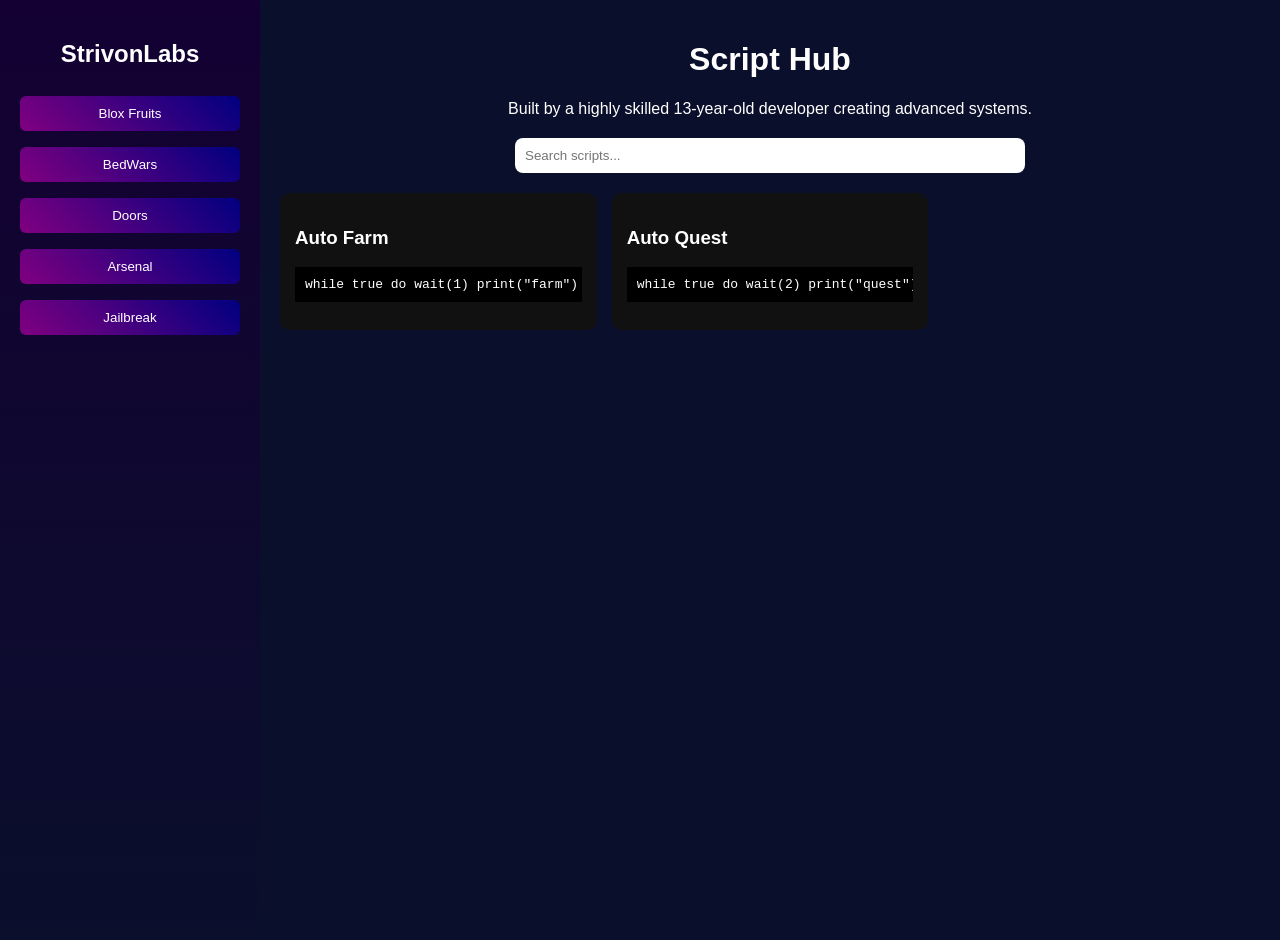
==== index.html @ 3637634e "update" ====
<!DOCTYPE html>
<html>
<head>
    <meta charset="UTF-8">
    <title>StrivonLabs</title>
    <link rel="stylesheet" href="style.css">
</head>
<body>

    <div class="sidebar">
        <h2>StrivonLabs</h2>
        <button onclick="load('blox')">Blox Fruits</button>
        <button onclick="load('bedwars')">BedWars</button>
        <button onclick="load('doors')">Doors</button>
        <button onclick="load('arsenal')">Arsenal</button>
        <button onclick="load('jailbreak')">Jailbreak</button>
    </div>

    <div class="main">
        <header>
            <h1>Script Hub</h1>
            <p>Built by a highly skilled 13-year-old developer creating advanced systems.</p>
        </header>

        <input type="text" id="search" placeholder="Search scripts..." onkeyup="searchScripts()">

        <div id="scripts" class="grid"></div>
    </div>

    <script src="script.js"></script>
</body>
</html>
---- style.css ----
body {
    margin: 0;
    font-family: Arial;
    background: #0a0f2c;
    color: white;
    display: flex;
}

.sidebar {
    width: 220px;
    background: linear-gradient(180deg, #140033, #0a0f2c);
    height: 100vh;
    padding: 20px;
}

    .sidebar h2 {
        text-align: center;
    }

    .sidebar button {
        width: 100%;
        margin: 8px 0;
        padding: 10px;
        background: linear-gradient(45deg, purple, navy);
        border: none;
        color: white;
        border-radius: 6px;
        cursor: pointer;
    }

.main {
    flex: 1;
    padding: 20px;
}

header {
    text-align: center;
}

input {
    display: block;
    margin: 20px auto;
    padding: 10px;
    width: 50%;
    border-radius: 8px;
    border: none;
}

.grid {
    display: grid;
    grid-template-columns: repeat(auto-fill, minmax(250px, 1fr));
    gap: 15px;
}

.card {
    background: #111;
    padding: 15px;
    border-radius: 10px;
    transition: 0.2s;
}

    .card:hover {
        transform: scale(1.05);
    }

pre {
    background: black;
    padding: 10px;
    overflow-x: auto;
}
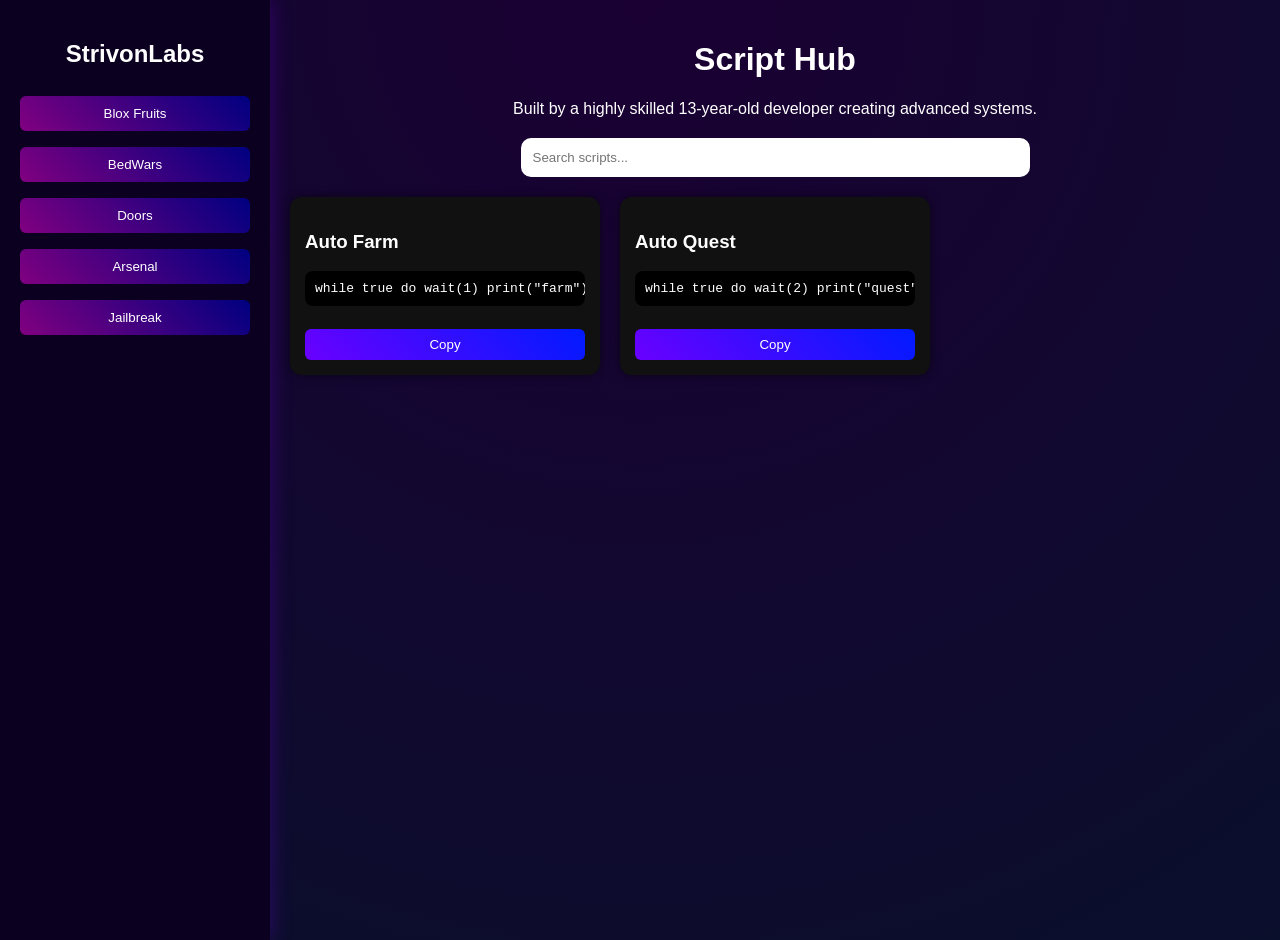
==== commit 424f3281: "update" ====
--- a/index.html
+++ b/index.html
@@ -9,11 +9,11 @@
 
     <div class="sidebar">
         <h2>StrivonLabs</h2>
-        <button onclick="load('blox')">Blox Fruits</button>
-        <button onclick="load('bedwars')">BedWars</button>
-        <button onclick="load('doors')">Doors</button>
-        <button onclick="load('arsenal')">Arsenal</button>
-        <button onclick="load('jailbreak')">Jailbreak</button>
+        <button onclick="load('blox', this)">Blox Fruits</button>
+        <button onclick="load('bedwars', this)">BedWars</button>
+        <button onclick="load('doors', this)">Doors</button>
+        <button onclick="load('arsenal', this)">Arsenal</button>
+        <button onclick="load('jailbreak', this)">Jailbreak</button>
     </div>
 
     <div class="main">
@@ -27,6 +27,8 @@
         <div id="scripts" class="grid"></div>
     </div>
 
+    <div id="toast"></div>
+
     <script src="script.js"></script>
 </body>
 </html>
--- a/style.css
+++ b/style.css
@@ -1,20 +1,22 @@
 body {
     margin: 0;
     font-family: Arial;
-    background: #0a0f2c;
+    background: radial-gradient(circle at top, #1a0033, #0a0f2c);
     color: white;
     display: flex;
 }
 
 .sidebar {
-    width: 220px;
-    background: linear-gradient(180deg, #140033, #0a0f2c);
+    width: 230px;
+    background: #0c0020;
     height: 100vh;
     padding: 20px;
+    box-shadow: 0 0 20px rgba(128,0,255,0.3);
 }
 
     .sidebar h2 {
         text-align: center;
+        margin-bottom: 20px;
     }
 
     .sidebar button {
@@ -26,7 +28,16 @@
         color: white;
         border-radius: 6px;
         cursor: pointer;
+        transition: 0.2s;
     }
+
+        .sidebar button.active {
+            box-shadow: 0 0 10px purple;
+        }
+
+        .sidebar button:hover {
+            transform: scale(1.05);
+        }
 
 .main {
     flex: 1;
@@ -40,31 +51,59 @@
 input {
     display: block;
     margin: 20px auto;
-    padding: 10px;
+    padding: 12px;
     width: 50%;
-    border-radius: 8px;
+    border-radius: 10px;
     border: none;
+    outline: none;
 }
 
 .grid {
     display: grid;
-    grid-template-columns: repeat(auto-fill, minmax(250px, 1fr));
-    gap: 15px;
+    grid-template-columns: repeat(auto-fill, minmax(260px, 1fr));
+    gap: 20px;
 }
 
 .card {
     background: #111;
     padding: 15px;
-    border-radius: 10px;
+    border-radius: 12px;
     transition: 0.2s;
+    position: relative;
+    box-shadow: 0 0 10px rgba(0,0,0,0.5);
 }
 
     .card:hover {
-        transform: scale(1.05);
+        transform: translateY(-5px) scale(1.02);
+        box-shadow: 0 0 15px purple;
     }
 
 pre {
     background: black;
     padding: 10px;
-    overflow-x: auto;
+    border-radius: 8px;
+    max-height: 120px;
+    overflow-y: auto;
 }
+
+.copy {
+    margin-top: 10px;
+    width: 100%;
+    padding: 8px;
+    border: none;
+    background: linear-gradient(45deg, #6a00ff, #001aff);
+    color: white;
+    border-radius: 6px;
+    cursor: pointer;
+}
+
+#toast {
+    position: fixed;
+    bottom: 20px;
+    right: 20px;
+    background: purple;
+    padding: 12px 20px;
+    border-radius: 8px;
+    opacity: 0;
+    transition: 0.3s;
+}
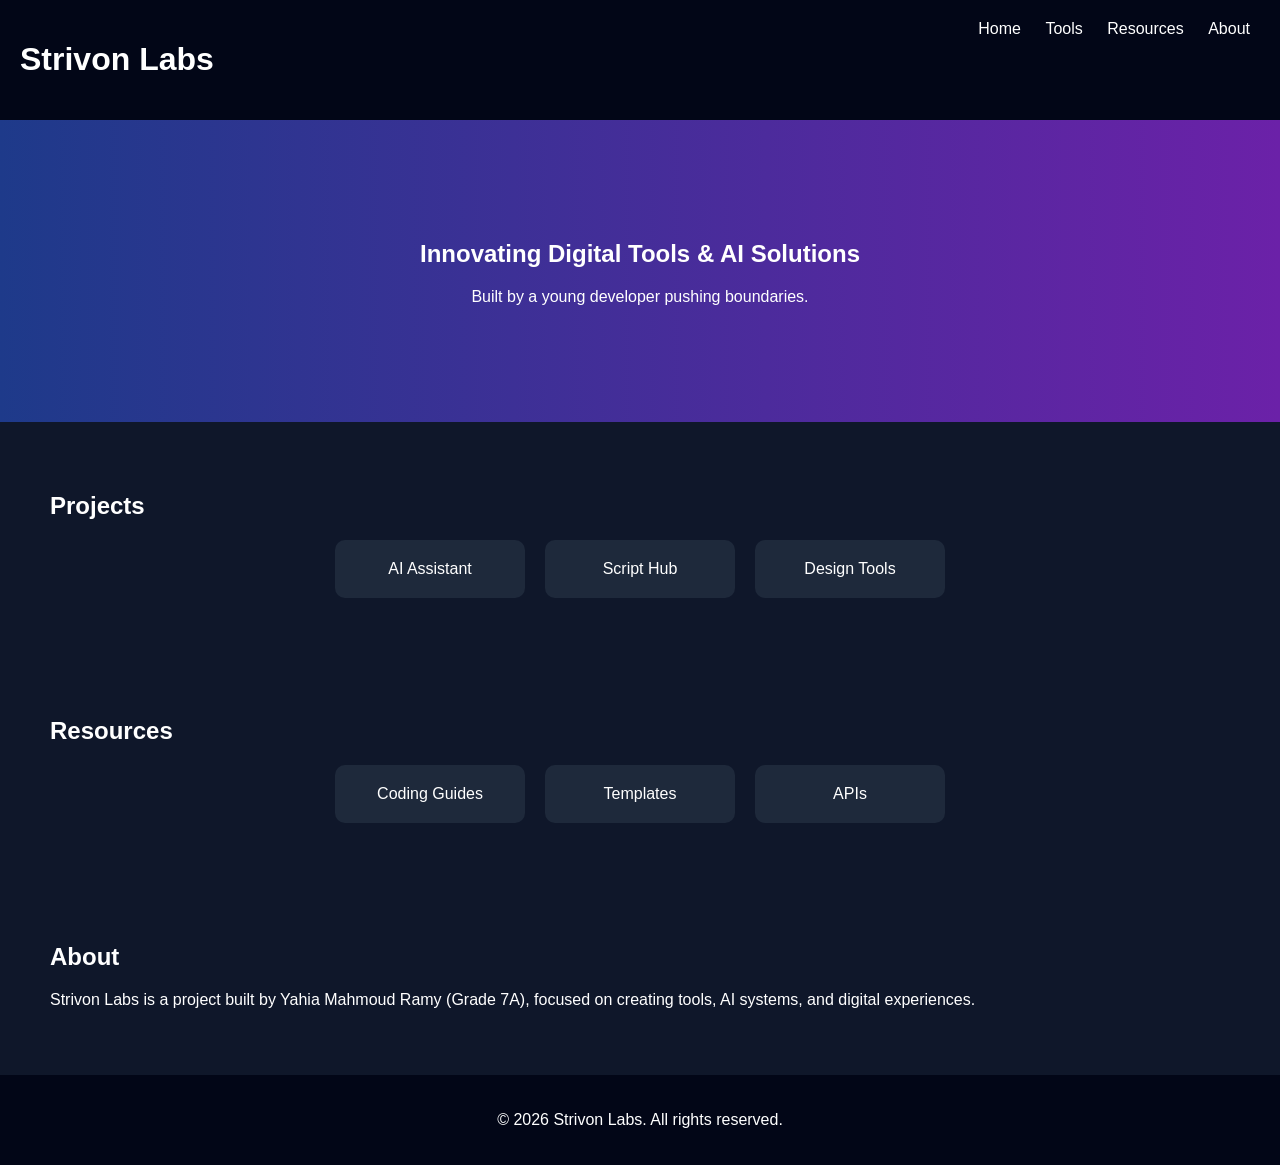
==== commit 523ca7da: "v2 professional upgrade" ====
--- a/index.html
+++ b/index.html
@@ -1,34 +1,56 @@
 <!DOCTYPE html>
-<html>
+<html lang="en">
 <head>
-    <meta charset="UTF-8">
-    <title>StrivonLabs</title>
-    <link rel="stylesheet" href="style.css">
+<meta charset="UTF-8">
+<title>Strivon Labs</title>
+<link rel="stylesheet" href="style.css">
 </head>
 <body>
 
-    <div class="sidebar">
-        <h2>StrivonLabs</h2>
-        <button onclick="load('blox', this)">Blox Fruits</button>
-        <button onclick="load('bedwars', this)">BedWars</button>
-        <button onclick="load('doors', this)">Doors</button>
-        <button onclick="load('arsenal', this)">Arsenal</button>
-        <button onclick="load('jailbreak', this)">Jailbreak</button>
+<header>
+    <h1>Strivon Labs</h1>
+    <nav>
+        <a href="#">Home</a>
+        <a href="#tools">Tools</a>
+        <a href="#resources">Resources</a>
+        <a href="#about">About</a>
+    </nav>
+</header>
+
+<section class="hero">
+    <h2>Innovating Digital Tools & AI Solutions</h2>
+    <p>Built by a young developer pushing boundaries.</p>
+</section>
+
+<section id="tools">
+    <h2>Projects</h2>
+    <div class="grid">
+        <div class="card">AI Assistant</div>
+        <div class="card">Script Hub</div>
+        <div class="card">Design Tools</div>
     </div>
+</section>
 
-    <div class="main">
-        <header>
-            <h1>Script Hub</h1>
-            <p>Built by a highly skilled 13-year-old developer creating advanced systems.</p>
-        </header>
+<section id="resources">
+    <h2>Resources</h2>
+    <div class="grid">
+        <div class="card">Coding Guides</div>
+        <div class="card">Templates</div>
+        <div class="card">APIs</div>
+    </div>
+</section>
 
-        <input type="text" id="search" placeholder="Search scripts..." onkeyup="searchScripts()">
+<section id="about">
+    <h2>About</h2>
+    <p>
+        Strivon Labs is a project built by Yahia Mahmoud Ramy (Grade 7A),
+        focused on creating tools, AI systems, and digital experiences.
+    </p>
+</section>
 
-        <div id="scripts" class="grid"></div>
-    </div>
+<footer>
+    <p>© 2026 Strivon Labs. All rights reserved.</p>
+</footer>
 
-    <div id="toast"></div>
-
-    <script src="script.js"></script>
 </body>
 </html>
--- a/style.css
+++ b/style.css
@@ -1,109 +1,48 @@
 body {
     margin: 0;
     font-family: Arial;
-    background: radial-gradient(circle at top, #1a0033, #0a0f2c);
+    background: #0f172a;
     color: white;
-    display: flex;
-}
-
-.sidebar {
-    width: 230px;
-    background: #0c0020;
-    height: 100vh;
-    padding: 20px;
-    box-shadow: 0 0 20px rgba(128,0,255,0.3);
-}
-
-    .sidebar h2 {
-        text-align: center;
-        margin-bottom: 20px;
-    }
-
-    .sidebar button {
-        width: 100%;
-        margin: 8px 0;
-        padding: 10px;
-        background: linear-gradient(45deg, purple, navy);
-        border: none;
-        color: white;
-        border-radius: 6px;
-        cursor: pointer;
-        transition: 0.2s;
-    }
-
-        .sidebar button.active {
-            box-shadow: 0 0 10px purple;
-        }
-
-        .sidebar button:hover {
-            transform: scale(1.05);
-        }
-
-.main {
-    flex: 1;
-    padding: 20px;
 }
 
 header {
-    text-align: center;
+    display: flex;
+    justify-content: space-between;
+    padding: 20px;
+    background: #020617;
 }
 
-input {
-    display: block;
-    margin: 20px auto;
-    padding: 12px;
-    width: 50%;
-    border-radius: 10px;
-    border: none;
-    outline: none;
+nav a {
+    margin: 0 10px;
+    color: white;
+    text-decoration: none;
+}
+
+.hero {
+    text-align: center;
+    padding: 100px 20px;
+    background: linear-gradient(to right, #1e3a8a, #6b21a8);
+}
+
+section {
+    padding: 50px;
 }
 
 .grid {
-    display: grid;
-    grid-template-columns: repeat(auto-fill, minmax(260px, 1fr));
+    display: flex;
     gap: 20px;
+    justify-content: center;
 }
 
 .card {
-    background: #111;
-    padding: 15px;
-    border-radius: 12px;
-    transition: 0.2s;
-    position: relative;
-    box-shadow: 0 0 10px rgba(0,0,0,0.5);
+    background: #1e293b;
+    padding: 20px;
+    border-radius: 10px;
+    width: 150px;
+    text-align: center;
 }
-
-    .card:hover {
-        transform: translateY(-5px) scale(1.02);
-        box-shadow: 0 0 15px purple;
-    }
-
-pre {
-    background: black;
-    padding: 10px;
-    border-radius: 8px;
-    max-height: 120px;
-    overflow-y: auto;
-}
-
-.copy {
-    margin-top: 10px;
-    width: 100%;
-    padding: 8px;
-    border: none;
-    background: linear-gradient(45deg, #6a00ff, #001aff);
-    color: white;
-    border-radius: 6px;
-    cursor: pointer;
-}
-
-#toast {
-    position: fixed;
-    bottom: 20px;
-    right: 20px;
-    background: purple;
-    padding: 12px 20px;
-    border-radius: 8px;
-    opacity: 0;
-    transition: 0.3s;
-}
+footer {
+    text-align: center;
+    padding: 20px;
+    background: #020617;
+}
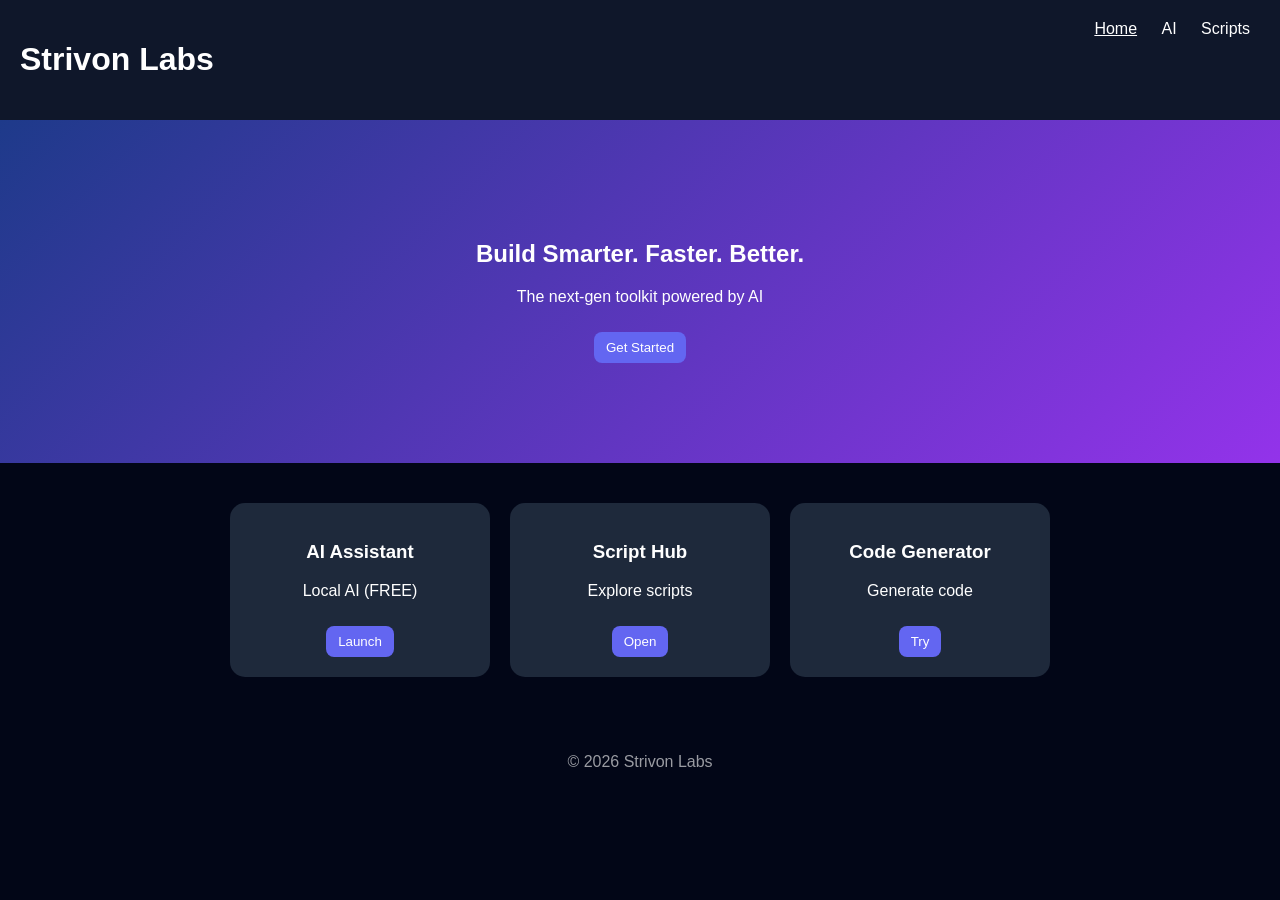
==== commit ef6d0b9e: "full rebuild" ====
--- a/index.html
+++ b/index.html
@@ -1,56 +1,55 @@
 <!DOCTYPE html>
 <html lang="en">
 <head>
-<meta charset="UTF-8">
-<title>Strivon Labs</title>
-<link rel="stylesheet" href="style.css">
+    <meta charset="UTF-8">
+    <meta name="viewport" content="width=device-width, initial-scale=1.0">
+    <title>Strivon Labs</title>
+    <link rel="stylesheet" href="style.css">
 </head>
+
 <body>
 
-<header>
-    <h1>Strivon Labs</h1>
-    <nav>
-        <a href="#">Home</a>
-        <a href="#tools">Tools</a>
-        <a href="#resources">Resources</a>
-        <a href="#about">About</a>
-    </nav>
-</header>
+    <header>
+        <h1>Strivon Labs</h1>
+        <nav>
+            <a href="#">Home</a>
+            <a onclick="goAI()">AI</a>
+            <a onclick="goScripts()">Scripts</a>
+        </nav>
+    </header>
 
-<section class="hero">
-    <h2>Innovating Digital Tools & AI Solutions</h2>
-    <p>Built by a young developer pushing boundaries.</p>
-</section>
+    <section class="hero">
+        <h2>Build Smarter. Faster. Better.</h2>
+        <p>The next-gen toolkit powered by AI</p>
+        <button onclick="goAI()">Get Started</button>
+    </section>
 
-<section id="tools">
-    <h2>Projects</h2>
-    <div class="grid">
-        <div class="card">AI Assistant</div>
-        <div class="card">Script Hub</div>
-        <div class="card">Design Tools</div>
-    </div>
-</section>
+    <section class="grid">
 
-<section id="resources">
-    <h2>Resources</h2>
-    <div class="grid">
-        <div class="card">Coding Guides</div>
-        <div class="card">Templates</div>
-        <div class="card">APIs</div>
-    </div>
-</section>
+        <div class="card">
+            <h3>AI Assistant</h3>
+            <p>Local AI (FREE)</p>
+            <button onclick="goAI()">Launch</button>
+        </div>
 
-<section id="about">
-    <h2>About</h2>
-    <p>
-        Strivon Labs is a project built by Yahia Mahmoud Ramy (Grade 7A),
-        focused on creating tools, AI systems, and digital experiences.
-    </p>
-</section>
+        <div class="card">
+            <h3>Script Hub</h3>
+            <p>Explore scripts</p>
+            <button onclick="goScripts()">Open</button>
+        </div>
 
-<footer>
-    <p>© 2026 Strivon Labs. All rights reserved.</p>
-</footer>
+        <div class="card">
+            <h3>Code Generator</h3>
+            <p>Generate code</p>
+            <button onclick="comingSoon()">Try</button>
+        </div>
 
+    </section>
+
+    <footer>
+        <p>© 2026 Strivon Labs</p>
+    </footer>
+
+    <script src="script.js"></script>
 </body>
 </html>
--- a/style.css
+++ b/style.css
@@ -1,48 +1,61 @@
 body {
     margin: 0;
     font-family: Arial;
-    background: #0f172a;
+    background: #020617;
     color: white;
 }
 
+/* HEADER */
 header {
     display: flex;
     justify-content: space-between;
     padding: 20px;
-    background: #020617;
+    background: #0f172a;
 }
 
 nav a {
     margin: 0 10px;
+    cursor: pointer;
     color: white;
-    text-decoration: none;
 }
 
+/* HERO */
 .hero {
     text-align: center;
     padding: 100px 20px;
-    background: linear-gradient(to right, #1e3a8a, #6b21a8);
+    background: linear-gradient(135deg, #1e3a8a, #9333ea);
 }
 
-section {
-    padding: 50px;
-}
-
+/* GRID */
 .grid {
     display: flex;
+    justify-content: center;
     gap: 20px;
-    justify-content: center;
+    padding: 40px;
 }
 
 .card {
     background: #1e293b;
     padding: 20px;
-    border-radius: 10px;
-    width: 150px;
+    border-radius: 15px;
+    width: 220px;
     text-align: center;
 }
+
+/* BUTTON */
+button {
+    margin-top: 10px;
+    padding: 8px 12px;
+    border: none;
+    background: #6366f1;
+    color: white;
+    border-radius: 8px;
+    cursor: pointer;
+}
+
+/* FOOTER */
 footer {
     text-align: center;
     padding: 20px;
-    background: #020617;
-}+    opacity: 0.6;
+}
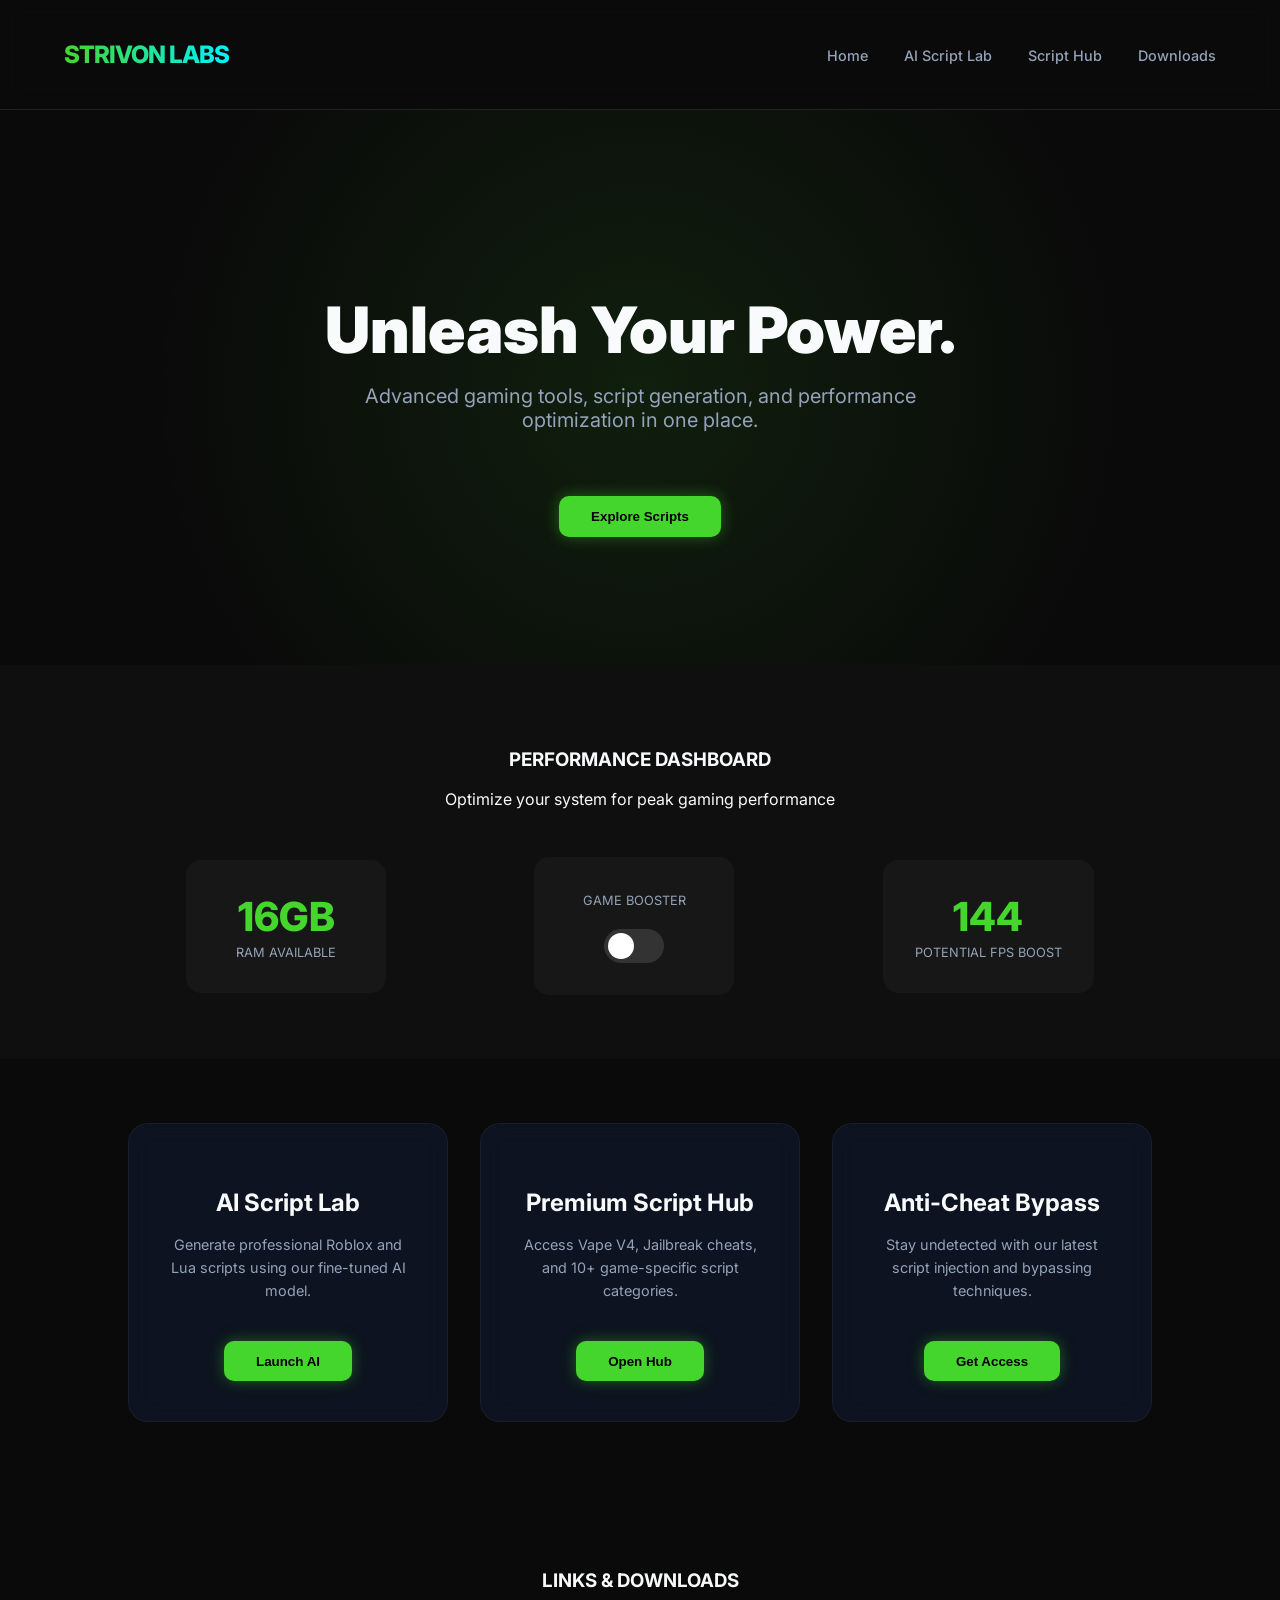
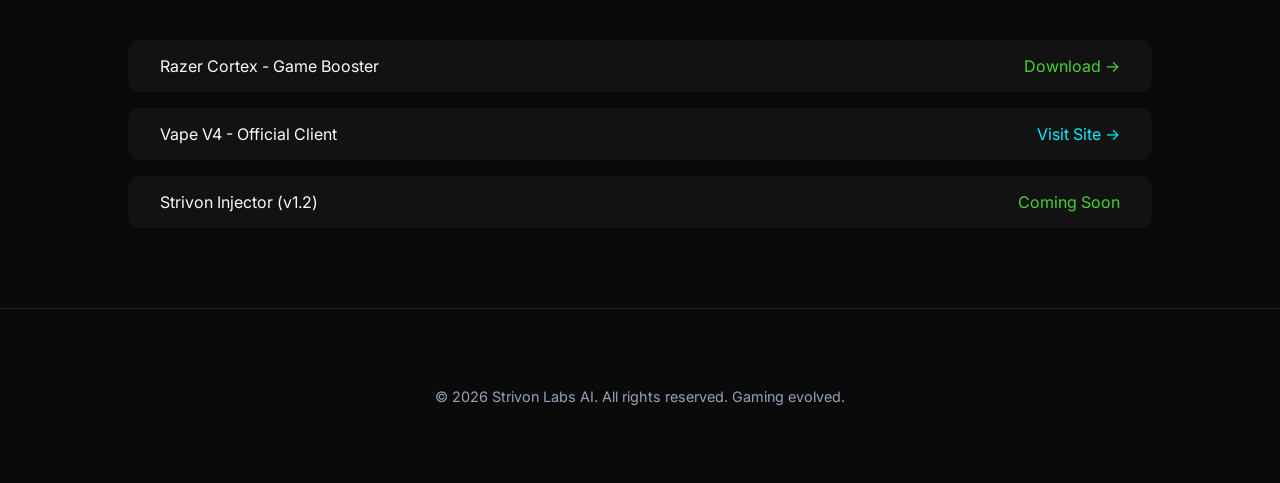
==== commit 7d54a892: "rebuild index + fix css" ====
--- a/index.html
+++ b/index.html
@@ -3,51 +3,100 @@
 <head>
     <meta charset="UTF-8">
     <meta name="viewport" content="width=device-width, initial-scale=1.0">
-    <title>Strivon Labs</title>
+    <title>Strivon Labs | Ultimate Gaming Hub</title>
     <link rel="stylesheet" href="style.css">
+    <link href="https://fonts.googleapis.com/css2?family=Inter:wght@400;700;900&display=swap" rel="stylesheet">
 </head>
 
 <body>
 
     <header>
-        <h1>Strivon Labs</h1>
+        <h1>STRIVON LABS</h1>
         <nav>
-            <a href="#">Home</a>
-            <a onclick="goAI()">AI</a>
-            <a onclick="goScripts()">Scripts</a>
+            <a href="index.html">Home</a>
+            <a onclick="goAI()">AI Script Lab</a>
+            <a onclick="goScripts()">Script Hub</a>
+            <a href="#downloads">Downloads</a>
         </nav>
     </header>
 
     <section class="hero">
-        <h2>Build Smarter. Faster. Better.</h2>
-        <p>The next-gen toolkit powered by AI</p>
-        <button onclick="goAI()">Get Started</button>
+        <h2>Unleash Your Power.</h2>
+        <p>Advanced gaming tools, script generation, and performance optimization in one place.</p>
+        <button onclick="goScripts()">Explore Scripts</button>
+    </section>
+
+    <section class="dashboard">
+        <div class="dashboard-header">
+            <h3>PERFORMANCE DASHBOARD</h3>
+            <p>Optimize your system for peak gaming performance</p>
+        </div>
+        
+        <div class="booster-panel">
+            <div class="stat-box">
+                <span class="stat-value" id="ramStat">16GB</span>
+                <span class="stat-label">RAM Available</span>
+            </div>
+            
+            <div class="stat-box">
+                <span class="stat-label">Game Booster</span>
+                <br><br>
+                <label class="switch">
+                    <input type="checkbox" id="boosterToggle" onchange="toggleBooster()">
+                    <span class="slider"></span>
+                </label>
+            </div>
+
+            <div class="stat-box">
+                <span class="stat-value" id="fpsStat">144</span>
+                <span class="stat-label">Potential FPS Boost</span>
+            </div>
+        </div>
     </section>
 
     <section class="grid">
-
         <div class="card">
-            <h3>AI Assistant</h3>
-            <p>Local AI (FREE)</p>
-            <button onclick="goAI()">Launch</button>
+            <h3>AI Script Lab</h3>
+            <p>Generate professional Roblox and Lua scripts using our fine-tuned AI model.</p>
+            <button onclick="goAI()">Launch AI</button>
         </div>
 
         <div class="card">
-            <h3>Script Hub</h3>
-            <p>Explore scripts</p>
-            <button onclick="goScripts()">Open</button>
+            <h3>Premium Script Hub</h3>
+            <p>Access Vape V4, Jailbreak cheats, and 10+ game-specific script categories.</p>
+            <button onclick="goScripts()">Open Hub</button>
         </div>
 
         <div class="card">
-            <h3>Code Generator</h3>
-            <p>Generate code</p>
-            <button onclick="comingSoon()">Try</button>
+            <h3>Anti-Cheat Bypass</h3>
+            <p>Stay undetected with our latest script injection and bypassing techniques.</p>
+            <button onclick="comingSoon()">Get Access</button>
         </div>
+    </section>
 
+    <section class="downloads" id="downloads">
+        <div class="dashboard-header">
+            <h3>LINKS & DOWNLOADS</h3>
+        </div>
+        
+        <a href="https://www.razer.com/cortex" target="_blank" class="download-link">
+            <span>Razer Cortex - Game Booster</span>
+            <span style="color: var(--razer-green)">Download -></span>
+        </a>
+        
+        <a href="https://vape.gg" target="_blank" class="download-link">
+            <span>Vape V4 - Official Client</span>
+            <span style="color: var(--accent-cyan)">Visit Site -></span>
+        </a>
+
+        <a href="#" class="download-link">
+            <span>Strivon Injector (v1.2)</span>
+            <span style="color: var(--razer-green)">Coming Soon</span>
+        </a>
     </section>
 
     <footer>
-        <p>© 2026 Strivon Labs</p>
+        <p>© 2026 Strivon Labs AI. All rights reserved. Gaming evolved.</p>
     </footer>
 
     <script src="script.js"></script>
--- a/style.css
+++ b/style.css
@@ -1,61 +1,298 @@
+:root {
+    --bg-dark: #0a0a0a;
+    --card-bg: rgba(15, 23, 42, 0.7);
+    --razer-green: #44d62c;
+    --accent-cyan: #00f2ff;
+    --text-white: #f8fafc;
+    --text-gray: #94a3b8;
+    --glow-green: 0 0 15px rgba(68, 214, 44, 0.4);
+    --glow-cyan: 0 0 15px rgba(0, 242, 255, 0.4);
+}
+
+* {
+    box-sizing: border-box;
+    transition: all 0.3s ease;
+}
+
 body {
     margin: 0;
-    font-family: Arial;
-    background: #020617;
-    color: white;
+    font-family: 'Inter', -apple-system, BlinkMacSystemFont, "Segoe UI", Roboto, sans-serif;
+    background: var(--bg-dark);
+    color: var(--text-white);
+    overflow-x: hidden;
 }
 
 /* HEADER */
 header {
     display: flex;
     justify-content: space-between;
-    padding: 20px;
-    background: #0f172a;
+    align-items: center;
+    padding: 1.5rem 5%;
+    background: rgba(10, 10, 10, 0.8);
+    backdrop-filter: blur(10px);
+    border-bottom: 1px solid rgba(255, 255, 255, 0.1);
+    position: sticky;
+    top: 0;
+    z-index: 1000;
+}
+
+h1 {
+    font-size: 1.5rem;
+    font-weight: 800;
+    letter-spacing: -1px;
+    background: linear-gradient(90deg, var(--razer-green), var(--accent-cyan));
+    -webkit-background-clip: text;
+    -webkit-text-fill-color: transparent;
 }
 
 nav a {
-    margin: 0 10px;
+    margin-left: 2rem;
+    text-decoration: none;
+    color: var(--text-gray);
+    font-weight: 500;
+    font-size: 0.9rem;
     cursor: pointer;
-    color: white;
+}
+
+nav a:hover {
+    color: var(--razer-green);
+    text-shadow: var(--glow-green);
 }
 
 /* HERO */
 .hero {
     text-align: center;
-    padding: 100px 20px;
-    background: linear-gradient(135deg, #1e3a8a, #9333ea);
-}
-
-/* GRID */
+    padding: 8rem 5%;
+    background: radial-gradient(circle at center, rgba(68, 214, 44, 0.1) 0%, transparent 70%);
+}
+
+.hero h2 {
+    font-size: 4rem;
+    font-weight: 900;
+    margin-bottom: 1rem;
+}
+
+.hero p {
+    font-size: 1.25rem;
+    color: var(--text-gray);
+    max-width: 600px;
+    margin: 0 auto 2.5rem;
+}
+
+/* CARDS & GRID */
 .grid {
+    display: grid;
+    grid-template-columns: repeat(auto-fit, minmax(280px, 1fr));
+    gap: 2rem;
+    padding: 4rem 10%;
+}
+
+.card {
+    background: var(--card-bg);
+    padding: 2.5rem;
+    border-radius: 20px;
+    border: 1px solid rgba(255, 255, 255, 0.05);
+    backdrop-filter: blur(12px);
+    text-align: center;
+    position: relative;
+    overflow: hidden;
+}
+
+.card:hover {
+    transform: translateY(-10px);
+    border-color: var(--razer-green);
+    box-shadow: var(--glow-green);
+}
+
+.card h3 {
+    font-size: 1.5rem;
+    margin-bottom: 1rem;
+}
+
+.card p {
+    color: var(--text-gray);
+    font-size: 0.9rem;
+    line-height: 1.6;
+}
+
+/* BUTTONS */
+button {
+    margin-top: 1.5rem;
+    padding: 0.8rem 2rem;
+    border: none;
+    border-radius: 10px;
+    background: var(--razer-green);
+    color: black;
+    font-weight: 700;
+    cursor: pointer;
+    box-shadow: var(--glow-green);
+}
+
+button:hover {
+    background: var(--accent-cyan);
+    box-shadow: var(--glow-cyan);
+    transform: scale(1.05);
+}
+
+/* GAMING DASHBOARD */
+.dashboard {
+    padding: 4rem 10%;
+    background: rgba(255, 255, 255, 0.02);
+}
+
+.dashboard-header {
+    text-align: center;
+    margin-bottom: 3rem;
+}
+
+.booster-panel {
+    display: flex;
+    justify-content: space-around;
+    align-items: center;
+    flex-wrap: wrap;
+    gap: 2rem;
+}
+
+.stat-box {
+    background: rgba(255, 255, 255, 0.03);
+    padding: 2rem;
+    border-radius: 15px;
+    min-width: 200px;
+    text-align: center;
+}
+
+.stat-value {
+    display: block;
+    font-size: 2.5rem;
+    font-weight: 800;
+    color: var(--razer-green);
+}
+
+.stat-label {
+    color: var(--text-gray);
+    font-size: 0.8rem;
+    text-transform: uppercase;
+}
+
+/* TOGGLE SWITCH */
+.switch {
+    position: relative;
+    display: inline-block;
+    width: 60px;
+    height: 34px;
+}
+
+.switch input {
+    opacity: 0;
+    width: 0;
+    height: 0;
+}
+
+.slider {
+    position: absolute;
+    cursor: pointer;
+    top: 0;
+    left: 0;
+    right: 0;
+    bottom: 0;
+    background-color: #333;
+    transition: .4s;
+    border-radius: 34px;
+}
+
+.slider:before {
+    position: absolute;
+    content: "";
+    height: 26px;
+    width: 26px;
+    left: 4px;
+    bottom: 4px;
+    background-color: white;
+    transition: .4s;
+    border-radius: 50%;
+}
+
+input:checked + .slider {
+    background-color: var(--razer-green);
+}
+
+input:checked + .slider:before {
+    transform: translateX(26px);
+}
+
+/* ANIMATIONS */
+@keyframes pulse {
+    0% { opacity: 1; }
+    50% { opacity: 0.5; }
+    100% { opacity: 1; }
+}
+
+.optimizing {
+    animation: pulse 1s infinite ease-in-out;
+}
+
+/* DOWNLOADS */
+.downloads {
+    padding: 4rem 10%;
+}
+
+.download-link {
+    display: flex;
+    align-items: center;
+    justify-content: space-between;
+    background: rgba(255, 255, 255, 0.03);
+    padding: 1rem 2rem;
+    margin-bottom: 1rem;
+    border-radius: 12px;
+    text-decoration: none;
+    color: inherit;
+}
+
+.download-link:hover {
+    background: rgba(255, 255, 255, 0.08);
+}
+
+/* SCRIPT HUB SEARCH */
+.search-container {
+    padding: 2rem 10%;
     display: flex;
     justify-content: center;
-    gap: 20px;
-    padding: 40px;
-}
-
-.card {
-    background: #1e293b;
-    padding: 20px;
+}
+
+#scriptSearch {
+    width: 100%;
+    max-width: 600px;
+    padding: 1rem 1.5rem;
     border-radius: 15px;
-    width: 220px;
-    text-align: center;
-}
-
-/* BUTTON */
-button {
-    margin-top: 10px;
-    padding: 8px 12px;
-    border: none;
-    background: #6366f1;
+    border: 1px solid rgba(255, 255, 255, 0.1);
+    background: rgba(255, 255, 255, 0.05);
     color: white;
-    border-radius: 8px;
-    cursor: pointer;
+    font-size: 1rem;
+    outline: none;
+}
+
+#scriptSearch:focus {
+    border-color: var(--razer-green);
+    box-shadow: var(--glow-green);
+}
+
+/* CODE BLOCK */
+pre {
+    background: #000;
+    padding: 1rem;
+    border-radius: 10px;
+    text-align: left;
+    overflow-x: auto;
+    font-family: 'Fira Code', monospace;
+    font-size: 0.85rem;
+    border-left: 3px solid var(--razer-green);
 }
 
 /* FOOTER */
 footer {
     text-align: center;
-    padding: 20px;
-    opacity: 0.6;
-}
+    padding: 4rem 5%;
+    border-top: 1px solid rgba(255, 255, 255, 0.1);
+    color: var(--text-gray);
+    font-size: 0.9rem;
+}
